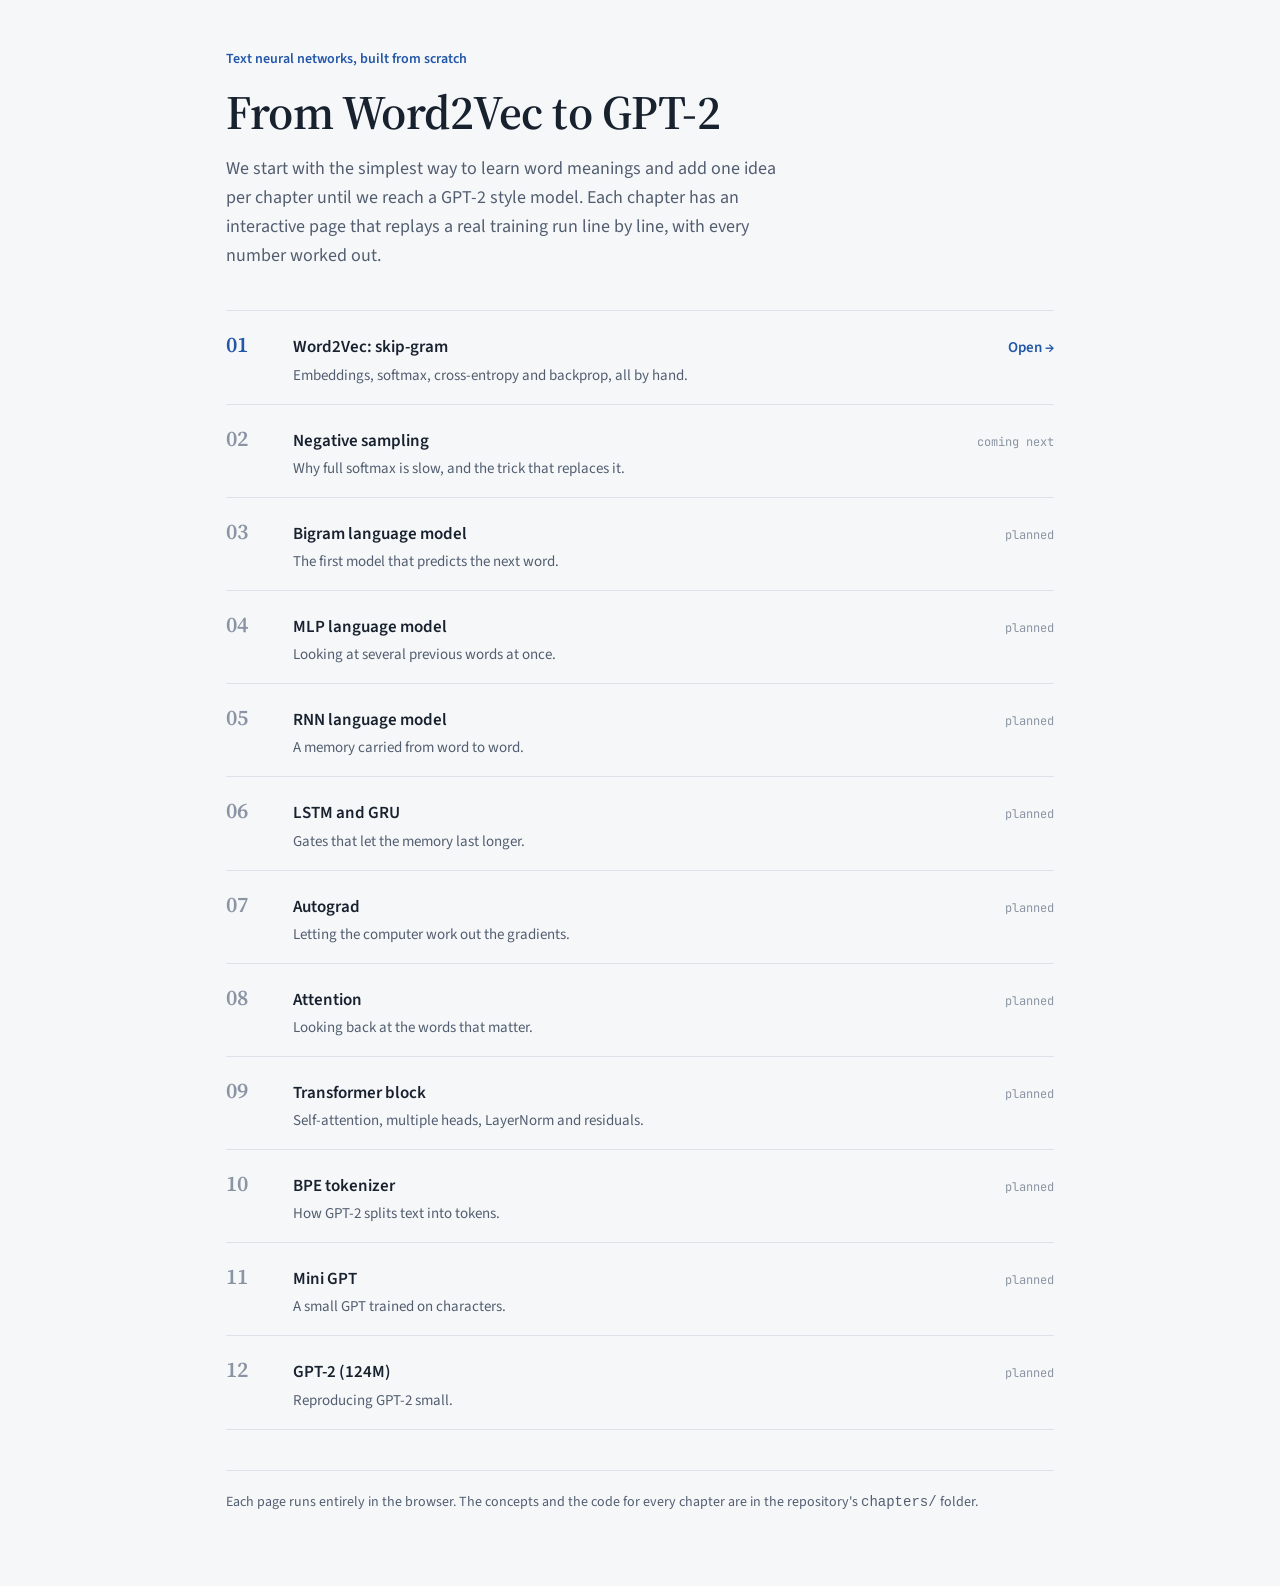
==== docs/index.html @ 6a21e535 "skipgram word2vec" ====
<!doctype html>
<html lang="en">
<head>
<meta charset="utf-8">
<meta name="viewport" content="width=device-width, initial-scale=1, viewport-fit=cover">
<title>From Word2Vec to GPT-2</title>
<meta name="description" content="Interactive, step-by-step visualizations of text neural networks, from Word2Vec to GPT-2, built from scratch.">
<link rel="preconnect" href="https://fonts.googleapis.com">
<link rel="preconnect" href="https://fonts.gstatic.com" crossorigin>
<link rel="stylesheet" href="https://fonts.googleapis.com/css2?family=Source+Serif+4:opsz,wght@8..60,600&family=Source+Sans+3:wght@400;600&family=JetBrains+Mono:wght@400&display=swap">
<style>
:root{
  --bg:#f6f7f9; --surface:#ffffff; --line:#dde2e9; --fg:#18212e; --muted:#525e70; --faint:#8b94a3;
  --center:#2357a8; --target:#c0580f;
  --f-display:"Source Serif 4","Iowan Old Style",Georgia,serif;
  --f-body:"Source Sans 3",system-ui,-apple-system,"Segoe UI",sans-serif;
  --f-mono:"JetBrains Mono",ui-monospace,Menlo,Consolas,monospace;
}
@media (prefers-color-scheme: dark){:root:not([data-theme="light"]){
  --bg:#10151c; --surface:#161d27; --line:#2a3443; --fg:#e6ebf1; --muted:#a0abb9; --faint:#6f7b8b;
  --center:#6aa6f2; --target:#f19a52; color-scheme:dark}}
:root[data-theme="dark"]{
  --bg:#10151c; --surface:#161d27; --line:#2a3443; --fg:#e6ebf1; --muted:#a0abb9; --faint:#6f7b8b;
  --center:#6aa6f2; --target:#f19a52; color-scheme:dark}
*{box-sizing:border-box}
body{margin:0;background:var(--bg);color:var(--fg);font-family:var(--f-body);font-size:16px;line-height:1.6}
.wrap{max-width:860px;margin:0 auto;padding-block:48px 72px;padding-left:max(16px,env(safe-area-inset-left,0px));padding-right:max(16px,env(safe-area-inset-right,0px));display:flex;flex-direction:column;gap:40px}
h1,h2{font-family:var(--f-display);font-weight:600;margin:0;text-wrap:balance;letter-spacing:-.01em}
h1{font-size:clamp(32px,5vw,48px);line-height:1.1}
h2{font-size:20px}
p{margin:0}
a{color:var(--center);text-underline-offset:3px}
.lede{color:var(--muted);font-size:18px;max-width:62ch}
header{display:flex;flex-direction:column;gap:16px}
.kicker{font-size:14px;font-weight:600;color:var(--center)}
ol{list-style:none;margin:0;padding:0;border-top:1px solid var(--line)}
li{display:grid;grid-template-columns:3.2em minmax(0,1fr) auto;gap:4px 16px;align-items:baseline;padding:16px 0;border-bottom:1px solid var(--line)}
.n{font-family:var(--f-display);font-size:22px;font-weight:600;color:var(--faint);font-variant-numeric:lining-nums}
li.ready .n{color:var(--center)}
.t{display:flex;flex-direction:column;gap:2px;min-width:0}
.t b{font-weight:600;font-size:17px}
.t span{color:var(--muted);font-size:15px}
.st{font-family:var(--f-mono);font-size:12px;color:var(--faint);white-space:nowrap}
li.ready .st a{font-family:var(--f-body);font-size:15px;font-weight:600;text-decoration:none}
li.ready .st a:hover{text-decoration:underline}
footer{color:var(--muted);font-size:14px;border-top:1px solid var(--line);padding-top:20px}
@media (max-width:520px){li{grid-template-columns:2.4em minmax(0,1fr)}.st{grid-column:2}}
</style>
</head>
<body>
<div class="wrap">
  <header>
    <span class="kicker">Text neural networks, built from scratch</span>
    <h1>From Word2Vec to GPT-2</h1>
    <p class="lede">We start with the simplest way to learn word meanings and add one idea per chapter until we reach a GPT-2 style model. Each chapter has an interactive page that replays a real training run line by line, with every number worked out.</p>
  </header>

  <ol>
    <li class="ready"><span class="n">01</span><div class="t"><b>Word2Vec: skip-gram</b><span>Embeddings, softmax, cross-entropy and backprop, all by hand.</span></div><span class="st"><a href="01-word2vec-skipgram/">Open →</a></span></li>
    <li><span class="n">02</span><div class="t"><b>Negative sampling</b><span>Why full softmax is slow, and the trick that replaces it.</span></div><span class="st">coming next</span></li>
    <li><span class="n">03</span><div class="t"><b>Bigram language model</b><span>The first model that predicts the next word.</span></div><span class="st">planned</span></li>
    <li><span class="n">04</span><div class="t"><b>MLP language model</b><span>Looking at several previous words at once.</span></div><span class="st">planned</span></li>
    <li><span class="n">05</span><div class="t"><b>RNN language model</b><span>A memory carried from word to word.</span></div><span class="st">planned</span></li>
    <li><span class="n">06</span><div class="t"><b>LSTM and GRU</b><span>Gates that let the memory last longer.</span></div><span class="st">planned</span></li>
    <li><span class="n">07</span><div class="t"><b>Autograd</b><span>Letting the computer work out the gradients.</span></div><span class="st">planned</span></li>
    <li><span class="n">08</span><div class="t"><b>Attention</b><span>Looking back at the words that matter.</span></div><span class="st">planned</span></li>
    <li><span class="n">09</span><div class="t"><b>Transformer block</b><span>Self-attention, multiple heads, LayerNorm and residuals.</span></div><span class="st">planned</span></li>
    <li><span class="n">10</span><div class="t"><b>BPE tokenizer</b><span>How GPT-2 splits text into tokens.</span></div><span class="st">planned</span></li>
    <li><span class="n">11</span><div class="t"><b>Mini GPT</b><span>A small GPT trained on characters.</span></div><span class="st">planned</span></li>
    <li><span class="n">12</span><div class="t"><b>GPT-2 (124M)</b><span>Reproducing GPT-2 small.</span></div><span class="st">planned</span></li>
  </ol>

  <footer><p>Each page runs entirely in the browser. The concepts and the code for every chapter are in the repository's <code>chapters/</code> folder.</p></footer>
</div>
</body>
</html>
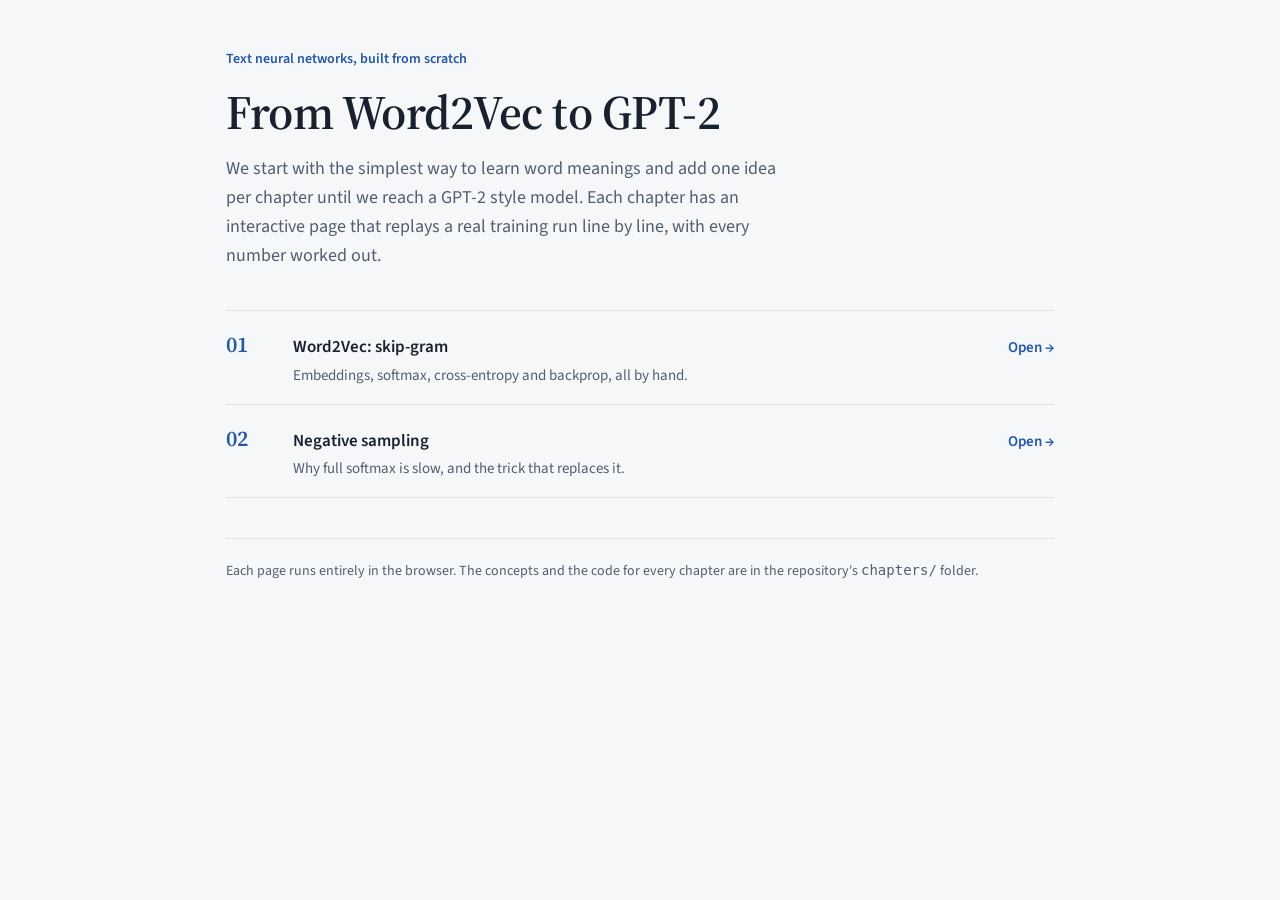
==== commit a4ae8b7e: "chapter 02, skipgram with -ve sampling" ====
--- a/docs/index.html
+++ b/docs/index.html
@@ -57,8 +57,8 @@
 
   <ol>
     <li class="ready"><span class="n">01</span><div class="t"><b>Word2Vec: skip-gram</b><span>Embeddings, softmax, cross-entropy and backprop, all by hand.</span></div><span class="st"><a href="01-word2vec-skipgram/">Open →</a></span></li>
-    <li><span class="n">02</span><div class="t"><b>Negative sampling</b><span>Why full softmax is slow, and the trick that replaces it.</span></div><span class="st">coming next</span></li>
-    <li><span class="n">03</span><div class="t"><b>Bigram language model</b><span>The first model that predicts the next word.</span></div><span class="st">planned</span></li>
+    <li class="ready"><span class="n">02</span><div class="t"><b>Negative sampling</b><span>Why full softmax is slow, and the trick that replaces it.</span></div><span class="st"><a href="02-negative-sampling/">Open →</a></span></li>
+    <!-- <li><span class="n">03</span><div class="t"><b>Bigram language model</b><span>The first model that predicts the next word.</span></div><span class="st">planned</span></li>
     <li><span class="n">04</span><div class="t"><b>MLP language model</b><span>Looking at several previous words at once.</span></div><span class="st">planned</span></li>
     <li><span class="n">05</span><div class="t"><b>RNN language model</b><span>A memory carried from word to word.</span></div><span class="st">planned</span></li>
     <li><span class="n">06</span><div class="t"><b>LSTM and GRU</b><span>Gates that let the memory last longer.</span></div><span class="st">planned</span></li>
@@ -67,7 +67,7 @@
     <li><span class="n">09</span><div class="t"><b>Transformer block</b><span>Self-attention, multiple heads, LayerNorm and residuals.</span></div><span class="st">planned</span></li>
     <li><span class="n">10</span><div class="t"><b>BPE tokenizer</b><span>How GPT-2 splits text into tokens.</span></div><span class="st">planned</span></li>
     <li><span class="n">11</span><div class="t"><b>Mini GPT</b><span>A small GPT trained on characters.</span></div><span class="st">planned</span></li>
-    <li><span class="n">12</span><div class="t"><b>GPT-2 (124M)</b><span>Reproducing GPT-2 small.</span></div><span class="st">planned</span></li>
+    <li><span class="n">12</span><div class="t"><b>GPT-2 (124M)</b><span>Reproducing GPT-2 small.</span></div><span class="st">planned</span></li> -->
   </ol>
 
   <footer><p>Each page runs entirely in the browser. The concepts and the code for every chapter are in the repository's <code>chapters/</code> folder.</p></footer>
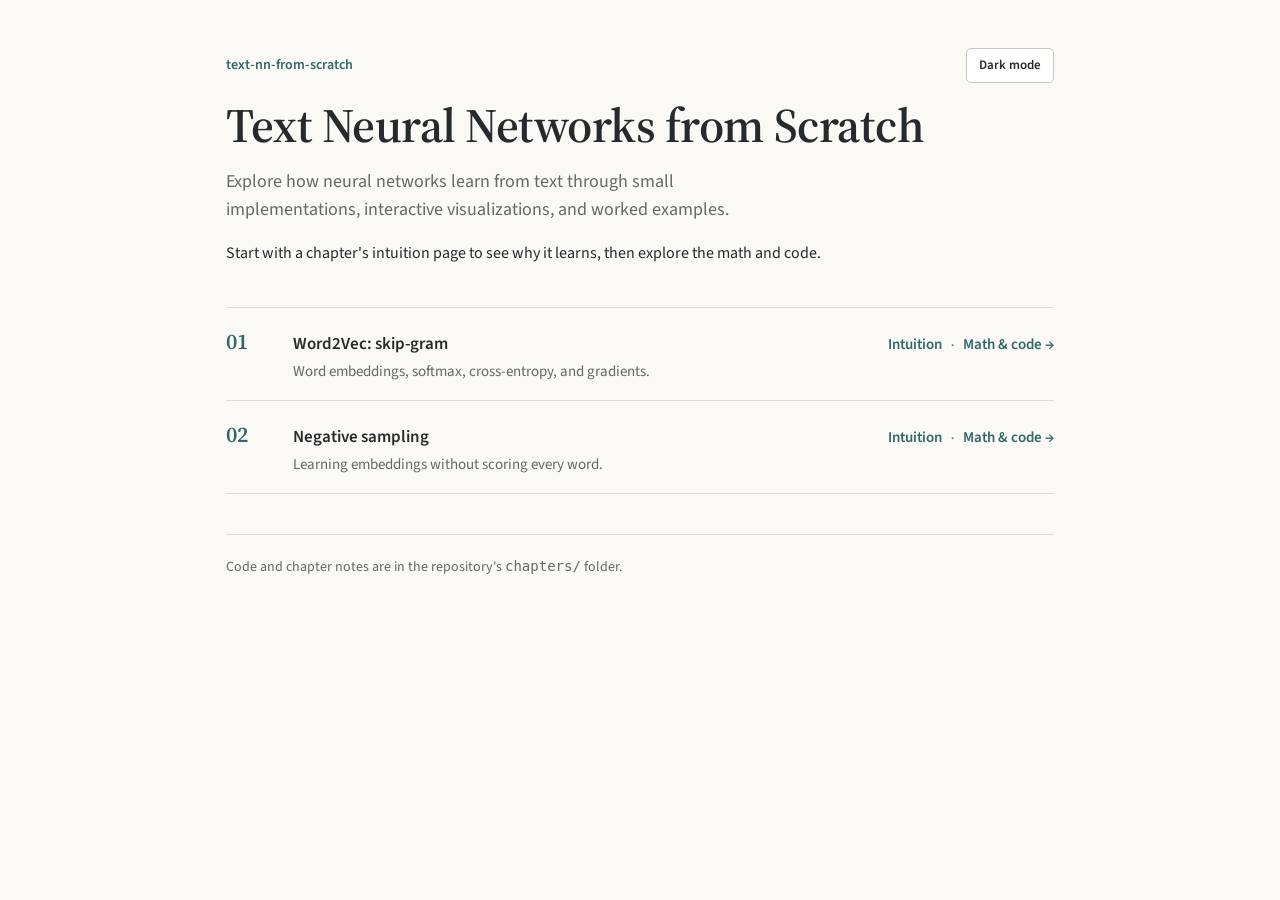
==== commit b752e482: "update intuition" ====
--- a/docs/index.html
+++ b/docs/index.html
@@ -3,25 +3,19 @@
 <head>
 <meta charset="utf-8">
 <meta name="viewport" content="width=device-width, initial-scale=1, viewport-fit=cover">
-<title>From Word2Vec to GPT-2</title>
-<meta name="description" content="Interactive, step-by-step visualizations of text neural networks, from Word2Vec to GPT-2, built from scratch.">
+<title>Text Neural Networks from Scratch</title>
+<meta name="description" content="Explore neural networks for text through small implementations, interactive visualizations, and worked examples.">
+<script src="theme.js"></script>
+<link rel="stylesheet" href="theme.css">
 <link rel="preconnect" href="https://fonts.googleapis.com">
 <link rel="preconnect" href="https://fonts.gstatic.com" crossorigin>
 <link rel="stylesheet" href="https://fonts.googleapis.com/css2?family=Source+Serif+4:opsz,wght@8..60,600&family=Source+Sans+3:wght@400;600&family=JetBrains+Mono:wght@400&display=swap">
 <style>
 :root{
-  --bg:#f6f7f9; --surface:#ffffff; --line:#dde2e9; --fg:#18212e; --muted:#525e70; --faint:#8b94a3;
-  --center:#2357a8; --target:#c0580f;
   --f-display:"Source Serif 4","Iowan Old Style",Georgia,serif;
   --f-body:"Source Sans 3",system-ui,-apple-system,"Segoe UI",sans-serif;
   --f-mono:"JetBrains Mono",ui-monospace,Menlo,Consolas,monospace;
 }
-@media (prefers-color-scheme: dark){:root:not([data-theme="light"]){
-  --bg:#10151c; --surface:#161d27; --line:#2a3443; --fg:#e6ebf1; --muted:#a0abb9; --faint:#6f7b8b;
-  --center:#6aa6f2; --target:#f19a52; color-scheme:dark}}
-:root[data-theme="dark"]{
-  --bg:#10151c; --surface:#161d27; --line:#2a3443; --fg:#e6ebf1; --muted:#a0abb9; --faint:#6f7b8b;
-  --center:#6aa6f2; --target:#f19a52; color-scheme:dark}
 *{box-sizing:border-box}
 body{margin:0;background:var(--bg);color:var(--fg);font-family:var(--f-body);font-size:16px;line-height:1.6}
 .wrap{max-width:860px;margin:0 auto;padding-block:48px 72px;padding-left:max(16px,env(safe-area-inset-left,0px));padding-right:max(16px,env(safe-area-inset-right,0px));display:flex;flex-direction:column;gap:40px}
@@ -33,6 +27,7 @@
 .lede{color:var(--muted);font-size:18px;max-width:62ch}
 header{display:flex;flex-direction:column;gap:16px}
 .kicker{font-size:14px;font-weight:600;color:var(--center)}
+.home-top{display:flex;align-items:center;justify-content:space-between;flex-wrap:wrap;gap:12px}
 ol{list-style:none;margin:0;padding:0;border-top:1px solid var(--line)}
 li{display:grid;grid-template-columns:3.2em minmax(0,1fr) auto;gap:4px 16px;align-items:baseline;padding:16px 0;border-bottom:1px solid var(--line)}
 .n{font-family:var(--f-display);font-size:22px;font-weight:600;color:var(--faint);font-variant-numeric:lining-nums}
@@ -50,14 +45,15 @@
 <body>
 <div class="wrap">
   <header>
-    <span class="kicker">Text neural networks, built from scratch</span>
-    <h1>From Word2Vec to GPT-2</h1>
-    <p class="lede">We start with the simplest way to learn word meanings and add one idea per chapter until we reach a GPT-2 style model. Each chapter has an interactive page that replays a real training run line by line, with every number worked out.</p>
+    <div class="home-top"><span class="kicker">text-nn-from-scratch</span><button class="theme-btn" id="bTheme" type="button" aria-label="Switch to dark theme">Dark mode</button></div>
+    <h1>Text Neural Networks from Scratch</h1>
+    <p class="lede">Explore how neural networks learn from text through small implementations, interactive visualizations, and worked examples.</p>
+    <p>Start with a chapter's intuition page to see why it learns, then explore the math and code.</p>
   </header>
 
   <ol>
-    <li class="ready"><span class="n">01</span><div class="t"><b>Word2Vec: skip-gram</b><span>Embeddings, softmax, cross-entropy and backprop, all by hand.</span></div><span class="st"><a href="01-word2vec-skipgram/">Open →</a></span></li>
-    <li class="ready"><span class="n">02</span><div class="t"><b>Negative sampling</b><span>Why full softmax is slow, and the trick that replaces it.</span></div><span class="st"><a href="02-negative-sampling/">Open →</a></span></li>
+    <li class="ready"><span class="n">01</span><div class="t"><b>Word2Vec: skip-gram</b><span>Word embeddings, softmax, cross-entropy, and gradients.</span></div><span class="st"><a href="01-word2vec-skipgram/intuition.html">Intuition</a> · <a href="01-word2vec-skipgram/">Math &amp; code →</a></span></li>
+    <li class="ready"><span class="n">02</span><div class="t"><b>Negative sampling</b><span>Learning embeddings without scoring every word.</span></div><span class="st"><a href="02-negative-sampling/intuition.html">Intuition</a> · <a href="02-negative-sampling/">Math &amp; code →</a></span></li>
     <!-- <li><span class="n">03</span><div class="t"><b>Bigram language model</b><span>The first model that predicts the next word.</span></div><span class="st">planned</span></li>
     <li><span class="n">04</span><div class="t"><b>MLP language model</b><span>Looking at several previous words at once.</span></div><span class="st">planned</span></li>
     <li><span class="n">05</span><div class="t"><b>RNN language model</b><span>A memory carried from word to word.</span></div><span class="st">planned</span></li>
@@ -70,7 +66,7 @@
     <li><span class="n">12</span><div class="t"><b>GPT-2 (124M)</b><span>Reproducing GPT-2 small.</span></div><span class="st">planned</span></li> -->
   </ol>
 
-  <footer><p>Each page runs entirely in the browser. The concepts and the code for every chapter are in the repository's <code>chapters/</code> folder.</p></footer>
+  <footer><p>Code and chapter notes are in the repository's <code>chapters/</code> folder.</p></footer>
 </div>
 </body>
 </html>
--- a/docs/theme.css
+++ b/docs/theme.css
@@ -0,0 +1,98 @@
+:root {
+  color-scheme: light;
+  --bg: #faf9f6;
+  --surface: #ffffff;
+  --sunk: #f1f0ec;
+  --line: #deddd6;
+  --line-strong: #c4c8c1;
+  --fg: #262a2d;
+  --muted: #626966;
+  --faint: #797f7b;
+  --center: #31686a;
+  --target: #a45c2a;
+  --pos: #b25454;
+  --neg: #4b779e;
+  --pull: #377966;
+  --push: #b25454;
+  --g-pets: #377966;
+  --g-fruit: #a45c2a;
+  --g-veh: #74639c;
+  --g-adj: #797f7b;
+  --hl: #f5edcf;
+  --hl-edge: #b9973e;
+  --ink-band: #2c3533;
+  --ink-band-fg: #f5f6f2;
+}
+
+:root[data-theme="dark"] {
+  color-scheme: dark;
+  --bg: #1a1d1e;
+  --surface: #232728;
+  --sunk: #2b3031;
+  --line: #3a4141;
+  --line-strong: #505a5a;
+  --fg: #e3e7e4;
+  --muted: #b1bcb6;
+  --faint: #8f9c95;
+  --center: #8fc8be;
+  --target: #ddb087;
+  --pos: #d98989;
+  --neg: #94b4d7;
+  --pull: #9bc4ad;
+  --push: #d98989;
+  --g-pets: #9bc4ad;
+  --g-fruit: #ddb087;
+  --g-veh: #bcacd6;
+  --g-adj: #8f9c95;
+  --hl: #3a3626;
+  --hl-edge: #a49456;
+  --ink-band: #131617;
+  --ink-band-fg: #e3e7e4;
+}
+
+.theme-btn {
+  font: inherit;
+  font-size: 13px;
+  font-weight: 600;
+  padding: 6px 12px;
+  color: var(--fg);
+  background: var(--surface);
+  border: 1px solid var(--line-strong);
+  border-radius: 5px;
+  cursor: pointer;
+}
+
+.theme-btn:hover { border-color: var(--center); }
+.theme-btn:focus-visible { outline: 2px solid var(--center); outline-offset: 3px; }
+
+.derivative-graph {
+  margin: 0;
+  padding: 16px;
+  border: 1px solid var(--line);
+  border-radius: 6px;
+  background: var(--surface);
+  display: flex;
+  flex-direction: column;
+  gap: 12px;
+  min-width: 0;
+  max-width: 760px;
+}
+.derivative-graph figcaption { display: flex; flex-direction: column; gap: 6px; }
+.derivative-graph figcaption p, .graph-reading { font-size: 14px; color: var(--muted); }
+.derivative-graph svg { display: block; width: 100%; height: auto; }
+.derivative-graph svg text { font-family: var(--f-body); font-size: 13px; }
+.graph-plot { min-width: 0; overflow-x: auto; }
+.graph-plot svg { min-width: 480px; }
+.graph-plot:focus-visible { outline: 2px solid var(--center); outline-offset: 2px; }
+.graph-hint { display: none; font-size: 13px; color: var(--muted); }
+.graph-key { display: flex; flex-wrap: wrap; gap: 6px 16px; font-size: 13px; color: var(--muted); }
+.graph-key span { display: inline-flex; align-items: center; gap: 6px; }
+.graph-key i { width: 20px; border-top: 3px solid var(--target); }
+.graph-key i.comparison { border-color: var(--center); }
+.graph-key i.tangent { border-top: 2px dashed var(--fg); }
+.graph-reading strong { color: var(--fg); }
+@media (max-width: 480px) {
+  .derivative-graph { padding: 12px; }
+  .derivative-graph svg text { font-size: 18px; }
+}
+@media (max-width: 640px) { .graph-hint { display: block; } }
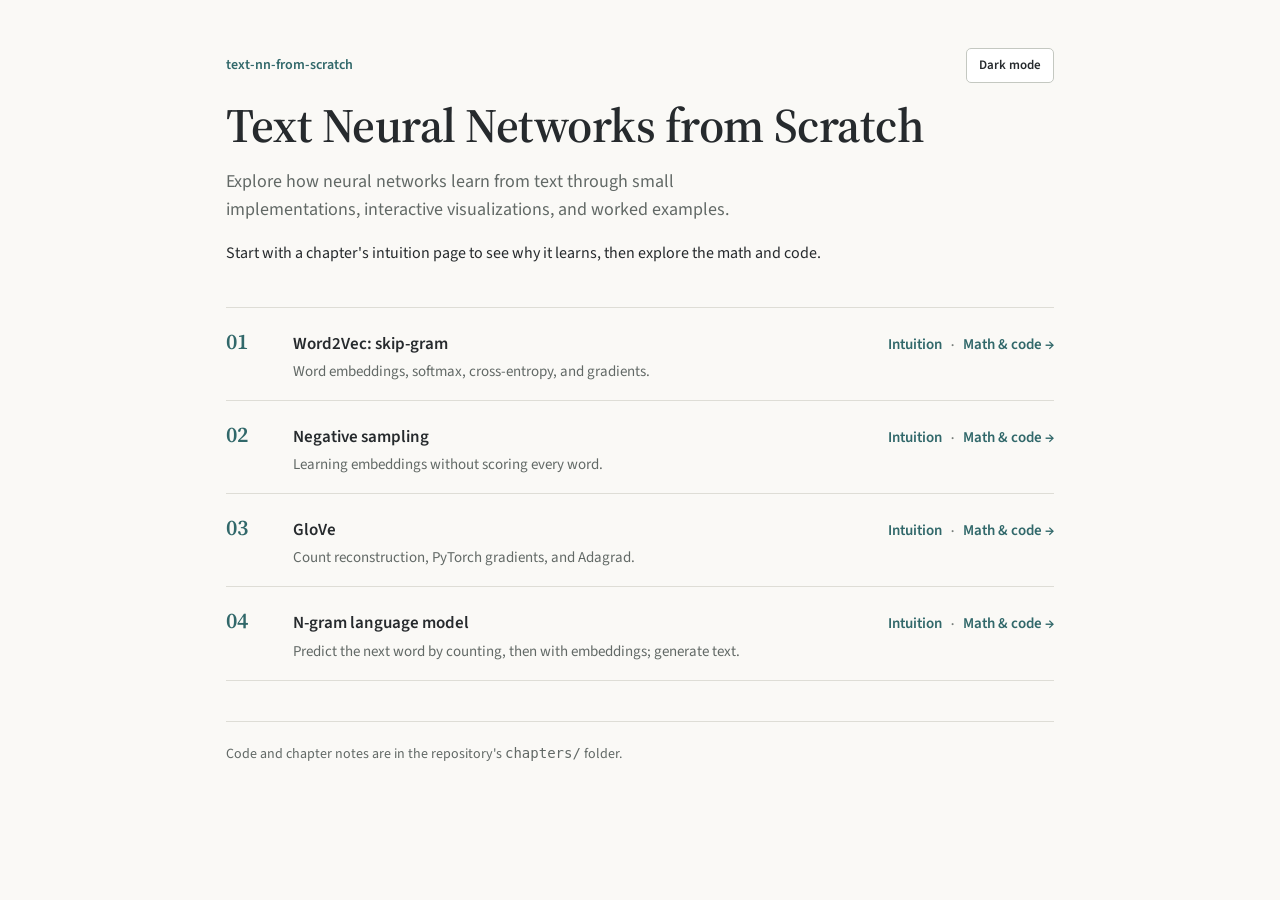
==== commit 0a6cce2e: "ngram and glove" ====
--- a/docs/index.html
+++ b/docs/index.html
@@ -54,6 +54,8 @@
   <ol>
     <li class="ready"><span class="n">01</span><div class="t"><b>Word2Vec: skip-gram</b><span>Word embeddings, softmax, cross-entropy, and gradients.</span></div><span class="st"><a href="01-word2vec-skipgram/intuition.html">Intuition</a> · <a href="01-word2vec-skipgram/">Math &amp; code →</a></span></li>
     <li class="ready"><span class="n">02</span><div class="t"><b>Negative sampling</b><span>Learning embeddings without scoring every word.</span></div><span class="st"><a href="02-negative-sampling/intuition.html">Intuition</a> · <a href="02-negative-sampling/">Math &amp; code →</a></span></li>
+    <li class="ready"><span class="n">03</span><div class="t"><b>GloVe</b><span>Count reconstruction, PyTorch gradients, and Adagrad.</span></div><span class="st"><a href="03-glove/intuition.html">Intuition</a> · <a href="03-glove/">Math &amp; code →</a></span></li>
+    <li class="ready"><span class="n">04</span><div class="t"><b>N-gram language model</b><span>Predict the next word by counting, then with embeddings; generate text.</span></div><span class="st"><a href="04-ngram-language-model/intuition.html">Intuition</a> · <a href="04-ngram-language-model/">Math &amp; code →</a></span></li>
     <!-- <li><span class="n">03</span><div class="t"><b>Bigram language model</b><span>The first model that predicts the next word.</span></div><span class="st">planned</span></li>
     <li><span class="n">04</span><div class="t"><b>MLP language model</b><span>Looking at several previous words at once.</span></div><span class="st">planned</span></li>
     <li><span class="n">05</span><div class="t"><b>RNN language model</b><span>A memory carried from word to word.</span></div><span class="st">planned</span></li>
